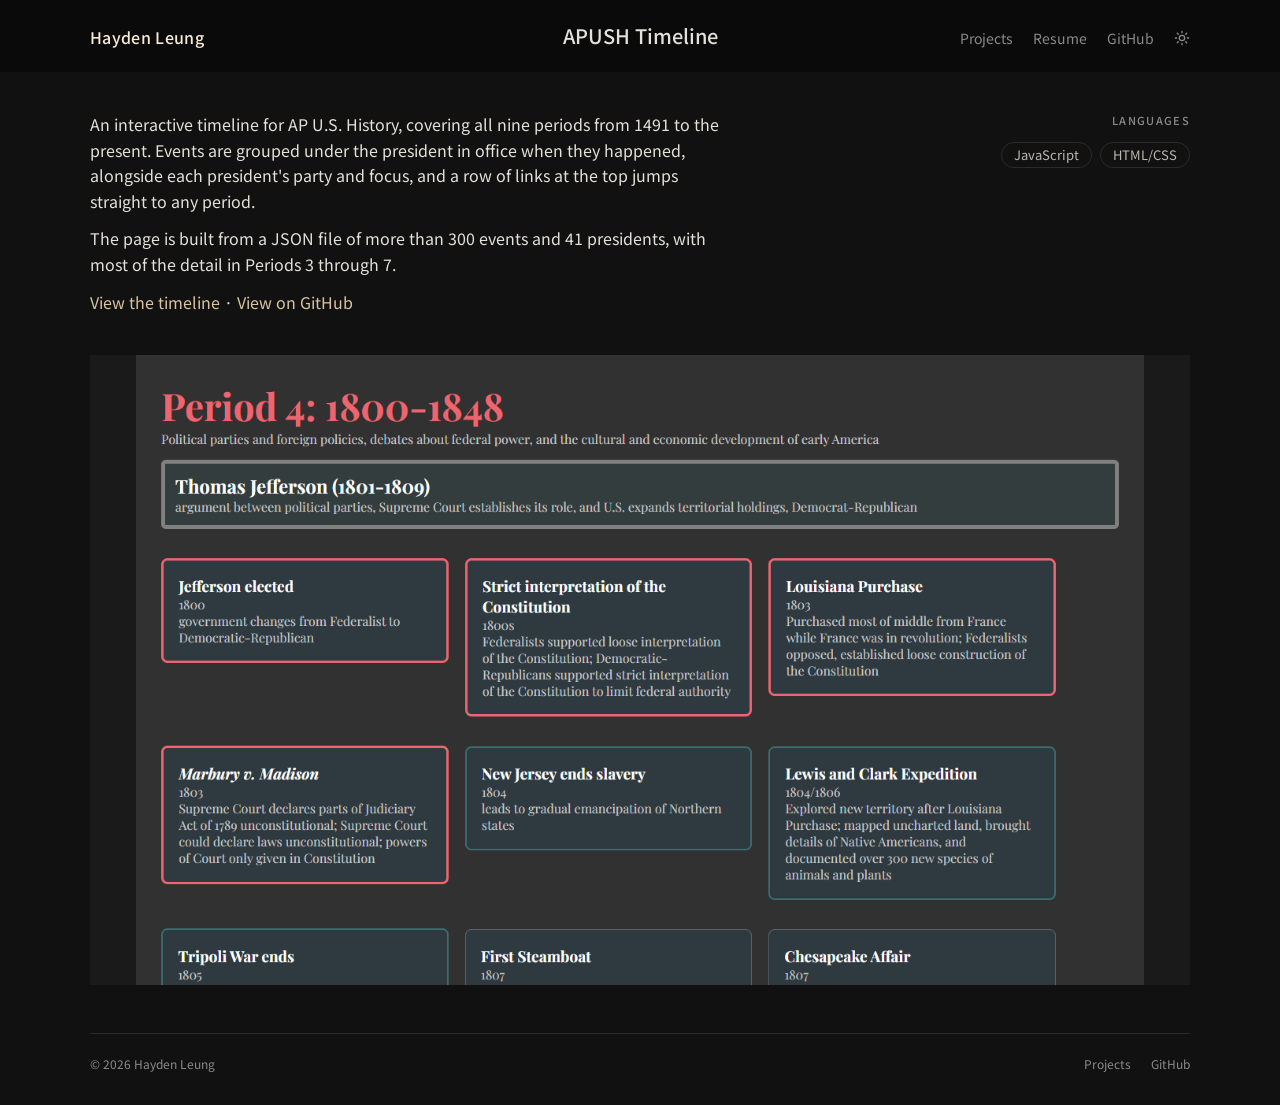
==== pages/apush.html @ 3a04e583 "Added APUSH timeline" ====
<!DOCTYPE html>
<html lang="en">
<head>
    <meta charset="UTF-8">
    <meta name="viewport" content="width=device-width, initial-scale=1.0">
    <title>APUSH Timeline | Hayden Leung</title>
    <meta name="title" content="APUSH Timeline - Interactive History Timeline">
    <meta name="description" content="An interactive timeline for AP U.S. History covering all nine periods, with events grouped under the president in office.">
    <link rel="apple-touch-icon" sizes="180x180" href="../media/apple-touch-icon.png">
    <link rel="icon" type="image/png" sizes="32x32" href="../media/favicon-32x32.png">
    <link rel="icon" type="image/png" sizes="16x16" href="../media/favicon-16x16.png">
    <link rel="stylesheet" href="../style.css">
    <script src="../theme.js"></script>
</head>
<body>
    <header class="header header-centered">
        <a class="header-object header-first" href="../index.html">Hayden Leung</a>
        <h1 class="header-title">APUSH Timeline</h1>
        <nav class="nav">
            <a href="../index.html">Projects</a>
            <a href="resume.html">Resume</a>
            <a href="https://github.com/SilentzYo">GitHub</a>
        </nav>
    </header>
    <hr>

    <section class="body">
        <div class="about">
            <p class="body-text">An interactive timeline for AP U.S. History, covering all nine periods from 1491 to the present. Events are grouped under the president in office when they happened, alongside each president's party and focus, and a row of links at the top jumps straight to any period.</p>
            <p class="body-text">The page is built from a JSON file of more than 300 events and 41 presidents, with most of the detail in Periods 3 through 7.</p>
            <p class="body-text"><a class="text-link" href="https://www.haydenleung.dev/APUSH-Timeline/">View the timeline</a> &middot; <a class="text-link" href="https://github.com/SilentzYo/APUSH-Timeline">View on GitHub</a></p>
        </div>
        <div class="experiences project-meta">
            <div>
                <h2 class="section-label">Languages</h2>
                <ul class="tag-list">
                    <li>JavaScript</li>
                    <li>HTML/CSS</li>
                </ul>
            </div>
        </div>
    </section>

    <main class="showcase">
        <img class="image" src="../media/apush-timeline.png" alt="APUSH Timeline showing Period 4 with Thomas Jefferson's presidency and events like the Louisiana Purchase and Marbury v. Madison">
    </main>

    <footer>
        <div class="footer-object">&copy; 2026 Hayden Leung</div>
        <div class="footer-object footer-links">
            <a href="../index.html">Projects</a>
            <a href="https://github.com/SilentzYo">GitHub</a>
        </div>
    </footer>
</body>
</html>
---- style.css ----
@import url('https://fonts.googleapis.com/css2?family=IBM+Plex+Mono&family=Noto+Sans+JP:wght@400;500&display=swap');

:root {
    color-scheme: dark;
    --bg: #111111;
    --header-bg: #0a0a0a;
    --surface: #1a1a1a;
    --text: #e4e1da;
    --link: #d9c4a0;
    --soft: #bab7b0;
    --muted: #8a8a8a;
    --brand: antiquewhite;
    --accent: antiquewhite;
    --line: #2a2a2a;
}

:root[data-theme="light"] {
    color-scheme: light;
    --bg: #fffbde;
    --header-bg: #f3ebc9;
    --surface: #ebddc5;
    --text: #22344a;
    --link: #3b6a8f;
    --soft: #34495e;
    --muted: #4d6478;
    --brand: #22344a;
    --accent: #4682a9;
    --line: #cfe3ee;
}

html {
    background-color: var(--bg);
    color: var(--text);
    font-family: "Noto Sans JP", sans-serif;
    font-weight: 400;
    line-height: 1.6;
    scrollbar-width: none;
}

::-webkit-scrollbar {
    display: none;
}

body {
    max-width: 1100px;
    margin: 0 auto;
    padding: 0 16px;
}

a {
    text-decoration: none;
    color: inherit;
    transition: color 0.15s;
}

.text-link {
    color: var(--link);
    text-underline-offset: 3px;
}

.text-link:hover {
    text-decoration: underline;
}

/* HEADER */

.header {
    display: flex;
    align-items: baseline;
    justify-content: space-between;
    flex-wrap: wrap;
    gap: 8px 24px;
    padding: 20px 0;
    background: var(--header-bg);
    box-shadow: 0 0 0 100vmax var(--header-bg);
    clip-path: inset(0 -100vmax);
}

.header + hr {
    display: none;
}

.header-object {
    color: var(--brand);
    margin: 0;
}

.header-first {
    font-weight: 500;
    letter-spacing: 0.02em;
    white-space: nowrap;
}

.header-centered {
    display: grid;
    grid-template-columns: 1fr auto 1fr;
}

.header-centered .nav {
    justify-content: flex-end;
}

.header-title {
    margin: 0;
    color: var(--text);
    font-size: 20px;
    font-weight: 500;
    text-align: center;
}

@media (max-width: 700px) {
    .header-centered {
        grid-template-columns: 1fr auto;
    }

    .header-title {
        grid-column: 1 / -1;
        grid-row: 2;
    }
}

.nav {
    display: flex;
    flex-wrap: wrap;
    align-items: center;
    gap: 20px;
    font-size: 14px;
}

@media (max-width: 700px) {
    .nav {
        gap: 16px;
    }
}

.nav a,
.theme-toggle {
    color: var(--muted);
}

.nav a:hover,
.nav a[aria-current="page"],
.theme-toggle:hover {
    color: var(--accent);
}

.theme-toggle {
    display: inline-flex;
    align-items: center;
    padding: 0;
    border: none;
    background: none;
    font: inherit;
    cursor: pointer;
    transition: color 0.15s;
}

.theme-toggle svg {
    width: 16px;
    height: 16px;
}

.theme-toggle .icon-moon,
:root[data-theme="light"] .theme-toggle .icon-sun {
    display: none;
}

:root[data-theme="light"] .theme-toggle .icon-moon {
    display: block;
}

hr {
    height: 0;
    border: none;
    border-top: 1px solid var(--line);
    margin: 0;
}

/* BODY */

.body {
    display: grid;
    grid-template-columns: 3fr 2fr;
    gap: 48px;
    padding: 40px 0;
}

.body > div > h1,
.section-label {
    color: var(--muted);
    font-weight: 500;
    font-size: 11px;
    letter-spacing: 0.12em;
    text-transform: uppercase;
    margin: 0 0 8px;
}

.body-text {
    color: var(--text);
    font-weight: 400;
    font-size: 16px;
    margin: 0;
}

.body-text + .body-text {
    margin-top: 12px;
}

.about {
    text-align: left;
}

.experiences {
    text-align: right;
}

.contact-links {
    list-style: none;
    padding: 0;
}

.contact-links li {
    padding: 2px 0;
    overflow-wrap: anywhere;
}

.invisible {
    visibility: hidden;
}

@media (max-width: 700px) {
    .body {
        grid-template-columns: 1fr;
        gap: 32px;
    }

    .experiences {
        text-align: left;
    }
}

/* MAIN */

.main {
    display: flex;
    flex-wrap: wrap;
    gap: 24px;
    padding-bottom: 48px;
}

.projects-grid {
    display: grid;
    grid-template-columns: repeat(3, minmax(0, 1fr));
    align-items: start;
    gap: 24px 16px;
    padding-bottom: 48px;
}

.projects-column {
    display: grid;
    gap: 24px;
}

.pieces-grid {
    display: grid;
    grid-template-columns: repeat(4, minmax(0, 1fr));
    gap: 24px 16px;
    padding-bottom: 48px;
}

@media (max-width: 700px) {
    .projects-grid {
        grid-template-columns: 1fr;
    }

    .pieces-grid {
        grid-template-columns: repeat(2, minmax(0, 1fr));
    }
}

.project {
    display: flex;
    flex-direction: column;
    gap: 12px;
    flex: 1 1 280px;
    min-width: 0;
}

.title > h1,
.title > h2 {
    margin: 0;
}

.title > h1 {
    color: var(--text);
    font-weight: 500;
    font-size: 15px;
}

.title > h2 {
    color: var(--muted);
    font-family: "IBM Plex Mono", ui-monospace, SFMono-Regular, Menlo, Consolas, monospace;
    font-weight: 400;
    font-size: 11.5px;
    letter-spacing: 0.08em;
    text-transform: uppercase;
}

.image {
    display: block;
    width: 100%;
    height: auto;
    transition: opacity 0.2s;
}

.image:hover,
.project:hover .image,
.project:focus-visible .image {
    opacity: 0.8;
}

.project:focus-visible {
    outline: 1px solid var(--accent);
    outline-offset: 4px;
}

.section {
    padding: 40px 0;
    border-top: 1px solid var(--line);
}

.two-col {
    display: grid;
    grid-template-columns: 1fr 1fr;
    gap: 48px;
}

.tag-list {
    list-style: none;
    display: flex;
    flex-wrap: wrap;
    gap: 8px;
    margin: 12px 0 0;
    padding: 0;
}

.tag-list li {
    border: 1px solid var(--line);
    border-radius: 999px;
    padding: 2px 12px;
    font-size: 13px;
    color: var(--soft);
}

.tag-list + .section-label {
    margin-top: 40px;
}

.highlights-table {
    border-collapse: collapse;
}

.highlights-table th,
.highlights-table td {
    font-weight: 400;
    padding: 2px 0;
    text-align: left;
}

.highlights-table th {
    color: var(--text);
    padding-right: 16px;
}

.highlights-table td {
    color: var(--muted);
}

.project-meta {
    display: grid;
    align-content: start;
    gap: 24px;
}

.project-meta .tag-list {
    justify-content: flex-end;
}

@media (max-width: 700px) {
    .two-col {
        grid-template-columns: 1fr;
        gap: 32px;
    }

    .project-meta .tag-list {
        justify-content: flex-start;
    }
}

.showcase {
    display: grid;
    gap: 16px;
    padding-bottom: 48px;
}

.showcase .image {
    max-height: 70vh;
    object-fit: contain;
    background: var(--surface);
}

/* RESUME */

.resume {
    padding: 24px 0 48px;
    font-family: "IBM Plex Mono", ui-monospace, SFMono-Regular, Menlo, Consolas, monospace;
    text-align: center;
}

.resume-hint {
    margin: 0 0 8px;
    color: var(--muted);
    font-size: 12px;
    letter-spacing: 0.04em;
    transition: opacity 3s ease-out;
}

.resume-hint.is-faded {
    opacity: 0;
}

.hint-touch {
    display: none;
}

@media (hover: none) and (pointer: coarse) {
    .hint-mouse {
        display: none;
    }

    .hint-touch {
        display: inline;
    }
}

.resume-stage {
    position: relative;
    height: calc(100vh - 180px);
    height: calc(100svh - 180px);
    min-height: 420px;
    max-height: 1000px;
    user-select: none;
    -webkit-user-select: none;
    -webkit-touch-callout: none;
}

.resume-stage canvas {
    display: block;
    width: 100%;
    height: 100%;
    outline: none;
}

:root[data-theme="light"] .resume-stage canvas {
    filter: drop-shadow(0 10px 24px rgba(34, 52, 74, 0.16));
}

.resume-stage.is-flat {
    display: flex;
    align-items: center;
    justify-content: center;
}

.resume-flat {
    max-width: 100%;
    max-height: 100%;
    box-shadow: 0 0 0 1px var(--line);
}

.resume-error {
    color: var(--muted);
    font-size: 13px;
}

@media (max-width: 700px) {
    .resume-stage {
        height: auto;
        min-height: 0;
        max-height: 70svh;
        aspect-ratio: 3 / 4;
    }
}

/* FOOTER */

footer {
    display: flex;
    flex-wrap: wrap;
    justify-content: space-between;
    gap: 8px 24px;
    padding: 20px 0 32px;
    border-top: 1px solid var(--line);
}

.footer-object {
    color: var(--muted);
    font-size: 12px;
}

.footer-object a:hover {
    color: var(--accent);
}

.footer-links {
    display: flex;
    flex-wrap: wrap;
    gap: 20px;
}

.pixelated {
    image-rendering: pixelated;
}

.size-alter {
    aspect-ratio: 1/1;
    width: 100%;
    object-fit: cover;
}

.reflection-spacing {
    padding-left: 10%;
    padding-right: 10%;
}
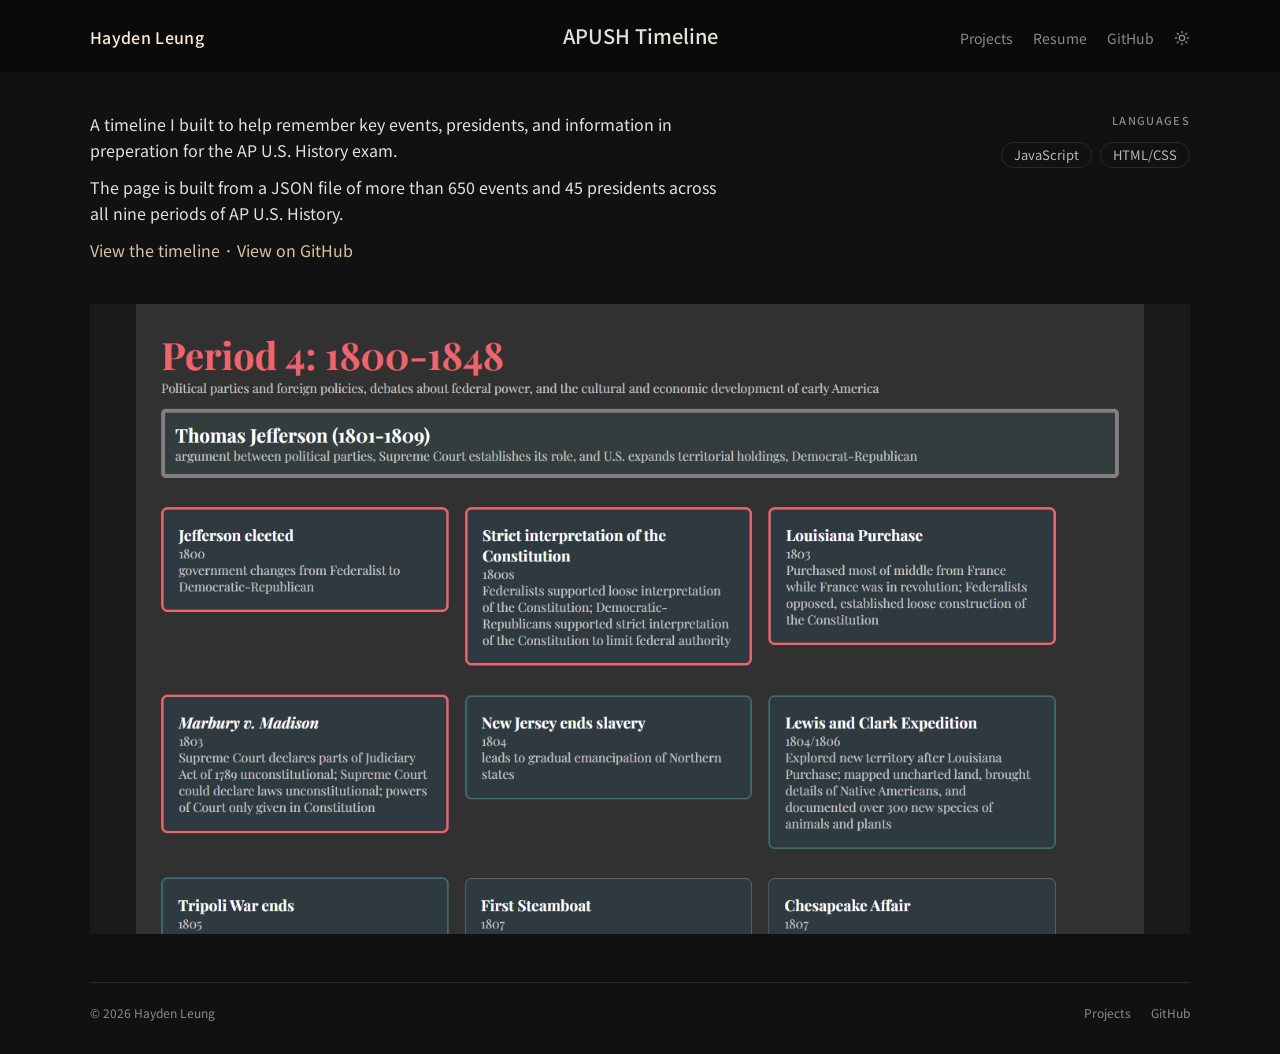
==== commit 844bb218: "Updated description" ====
--- a/pages/apush.html
+++ b/pages/apush.html
@@ -26,8 +26,8 @@
 
     <section class="body">
         <div class="about">
-            <p class="body-text">An interactive timeline for AP U.S. History, covering all nine periods from 1491 to the present. Events are grouped under the president in office when they happened, alongside each president's party and focus, and a row of links at the top jumps straight to any period.</p>
-            <p class="body-text">The page is built from a JSON file of more than 300 events and 41 presidents, with most of the detail in Periods 3 through 7.</p>
+            <p class="body-text">A timeline I built to help remember key events, presidents, and information in preperation for the AP U.S. History exam.</p>
+            <p class="body-text">The page is built from a JSON file of more than 650 events and 45 presidents across all nine periods of AP U.S. History.</p>
             <p class="body-text"><a class="text-link" href="https://www.haydenleung.dev/APUSH-Timeline/">View the timeline</a> &middot; <a class="text-link" href="https://github.com/SilentzYo/APUSH-Timeline">View on GitHub</a></p>
         </div>
         <div class="experiences project-meta">
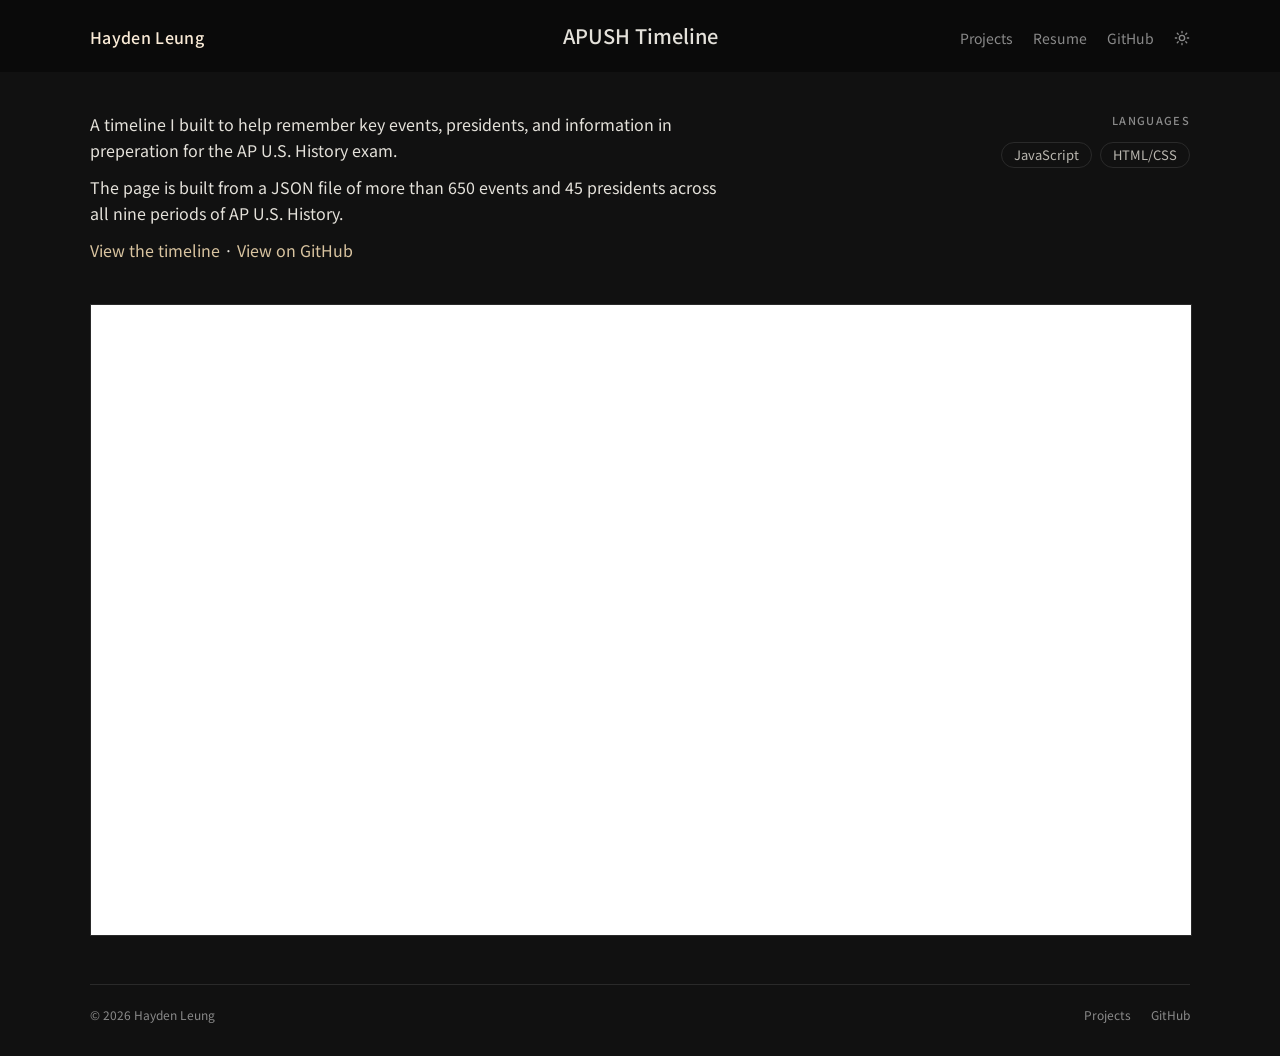
==== commit d5a93570: "APUSH page on project page" ====
--- a/pages/apush.html
+++ b/pages/apush.html
@@ -14,11 +14,11 @@
 </head>
 <body>
     <header class="header header-centered">
-        <a class="header-object header-first" href="../index.html">Hayden Leung</a>
+        <a class="header-object header-first" href="../">Hayden Leung</a>
         <h1 class="header-title">APUSH Timeline</h1>
         <nav class="nav">
-            <a href="../index.html">Projects</a>
-            <a href="resume.html">Resume</a>
+            <a href="../">Projects</a>
+            <a href="resume">Resume</a>
             <a href="https://github.com/SilentzYo">GitHub</a>
         </nav>
     </header>
@@ -42,13 +42,13 @@
     </section>
 
     <main class="showcase">
-        <img class="image" src="../media/apush-timeline.png" alt="APUSH Timeline showing Period 4 with Thomas Jefferson's presidency and events like the Louisiana Purchase and Marbury v. Madison">
+        <iframe class="embed" src="https://www.haydenleung.dev/APUSH-Timeline/" title="APUSH Timeline" loading="lazy"></iframe>
     </main>
 
     <footer>
         <div class="footer-object">&copy; 2026 Hayden Leung</div>
         <div class="footer-object footer-links">
-            <a href="../index.html">Projects</a>
+            <a href="../">Projects</a>
             <a href="https://github.com/SilentzYo">GitHub</a>
         </div>
     </footer>
--- a/style.css
+++ b/style.css
@@ -268,11 +268,19 @@
     padding-bottom: 48px;
 }
 
-@media (max-width: 700px) {
+@media (max-width: 900px) {
+    .projects-grid {
+        grid-template-columns: repeat(2, minmax(0, 1fr));
+    }
+}
+
+@media (max-width: 480px) {
     .projects-grid {
         grid-template-columns: 1fr;
     }
-
+}
+
+@media (max-width: 700px) {
     .pieces-grid {
         grid-template-columns: repeat(2, minmax(0, 1fr));
     }
@@ -324,17 +332,6 @@
     outline-offset: 4px;
 }
 
-.section {
-    padding: 40px 0;
-    border-top: 1px solid var(--line);
-}
-
-.two-col {
-    display: grid;
-    grid-template-columns: 1fr 1fr;
-    gap: 48px;
-}
-
 .tag-list {
     list-style: none;
     display: flex;
@@ -352,30 +349,6 @@
     color: var(--soft);
 }
 
-.tag-list + .section-label {
-    margin-top: 40px;
-}
-
-.highlights-table {
-    border-collapse: collapse;
-}
-
-.highlights-table th,
-.highlights-table td {
-    font-weight: 400;
-    padding: 2px 0;
-    text-align: left;
-}
-
-.highlights-table th {
-    color: var(--text);
-    padding-right: 16px;
-}
-
-.highlights-table td {
-    color: var(--muted);
-}
-
 .project-meta {
     display: grid;
     align-content: start;
@@ -387,11 +360,6 @@
 }
 
 @media (max-width: 700px) {
-    .two-col {
-        grid-template-columns: 1fr;
-        gap: 32px;
-    }
-
     .project-meta .tag-list {
         justify-content: flex-start;
     }
@@ -406,6 +374,14 @@
 .showcase .image {
     max-height: 70vh;
     object-fit: contain;
+    background: var(--surface);
+}
+
+.embed {
+    display: block;
+    width: 100%;
+    height: min(70vh, 680px);
+    border: 1px solid var(--line);
     background: var(--surface);
 }
 
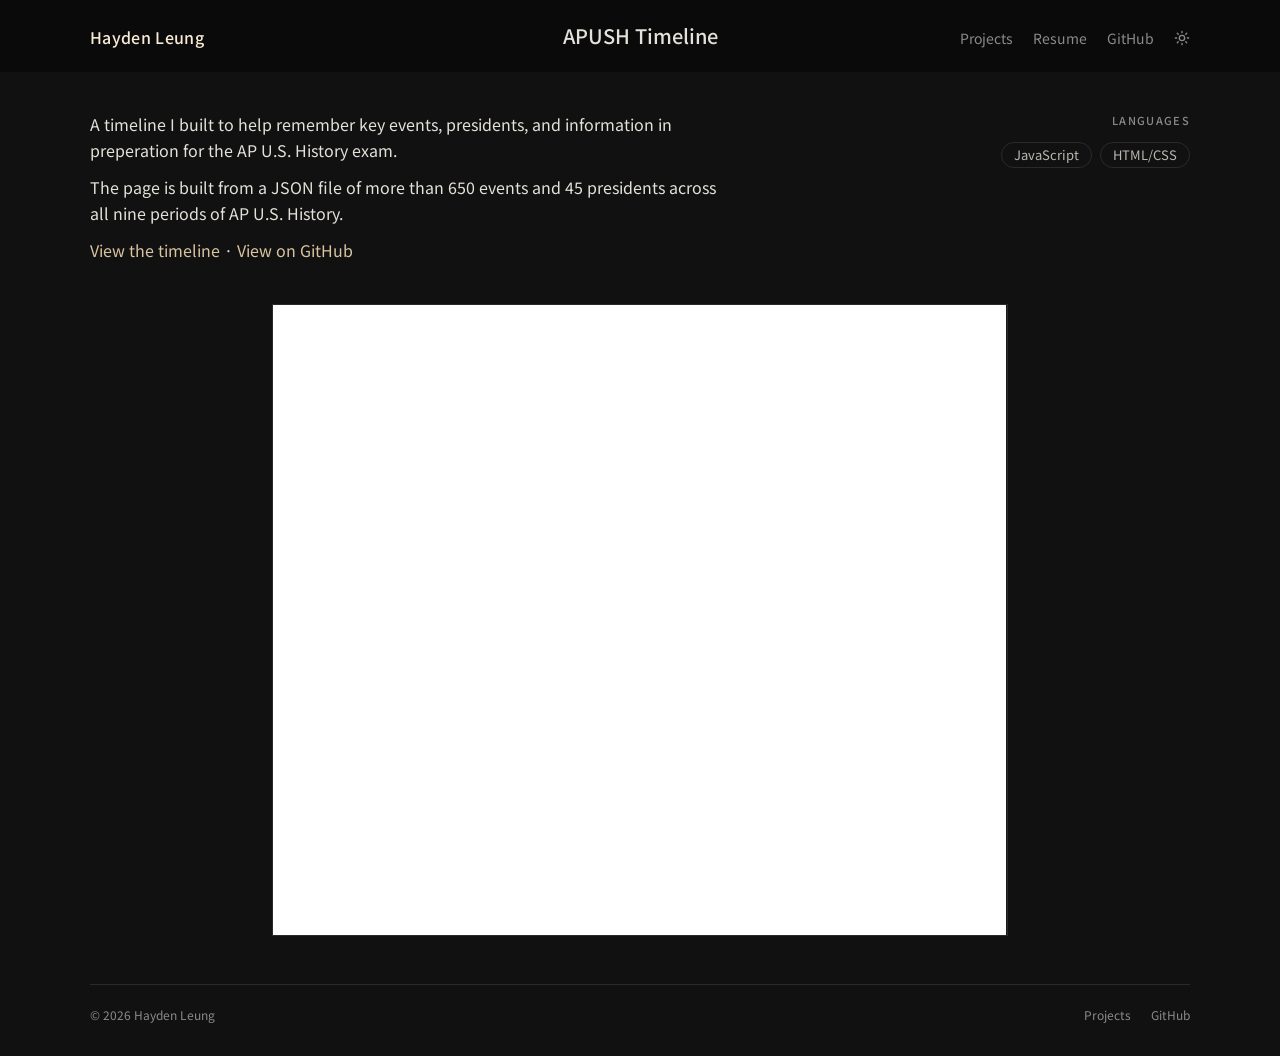
==== commit e562eded: "Added Google Analytics Tag" ====
--- a/pages/apush.html
+++ b/pages/apush.html
@@ -1,6 +1,15 @@
 <!DOCTYPE html>
 <html lang="en">
 <head>
+    <!-- Google tag (gtag.js) -->
+    <script async src="https://www.googletagmanager.com/gtag/js?id=G-VFBNGMJBXG"></script>
+    <script>
+      window.dataLayer = window.dataLayer || [];
+      function gtag(){dataLayer.push(arguments);}
+      gtag('js', new Date());
+
+      gtag('config', 'G-VFBNGMJBXG');
+    </script>
     <meta charset="UTF-8">
     <meta name="viewport" content="width=device-width, initial-scale=1.0">
     <title>APUSH Timeline | Hayden Leung</title>
--- a/style.css
+++ b/style.css
@@ -379,10 +379,17 @@
 
 .embed {
     display: block;
-    width: 100%;
+    justify-self: center;
+    width: calc(100% * 2 / 3);
     height: min(70vh, 680px);
     border: 1px solid var(--line);
     background: var(--surface);
+}
+
+@media (max-width: 700px) {
+    .embed {
+        width: 100%;
+    }
 }
 
 /* RESUME */
